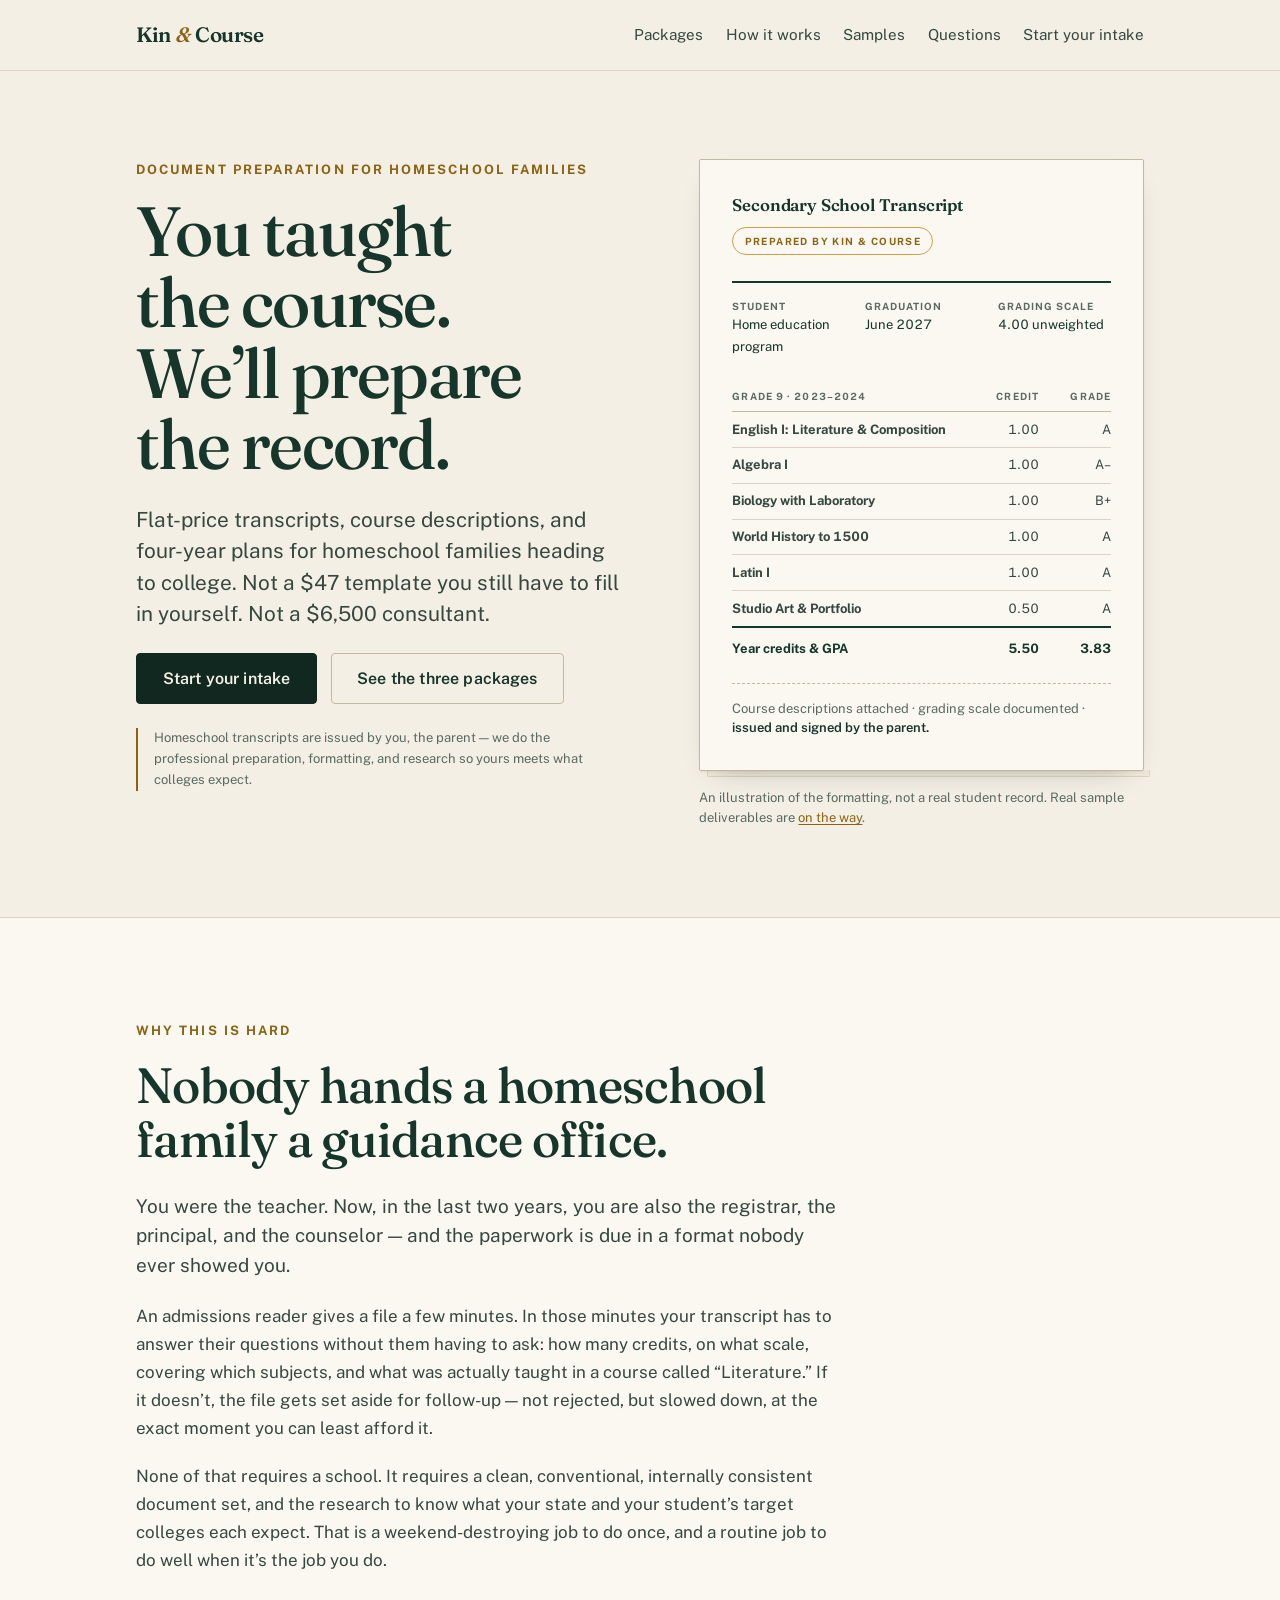
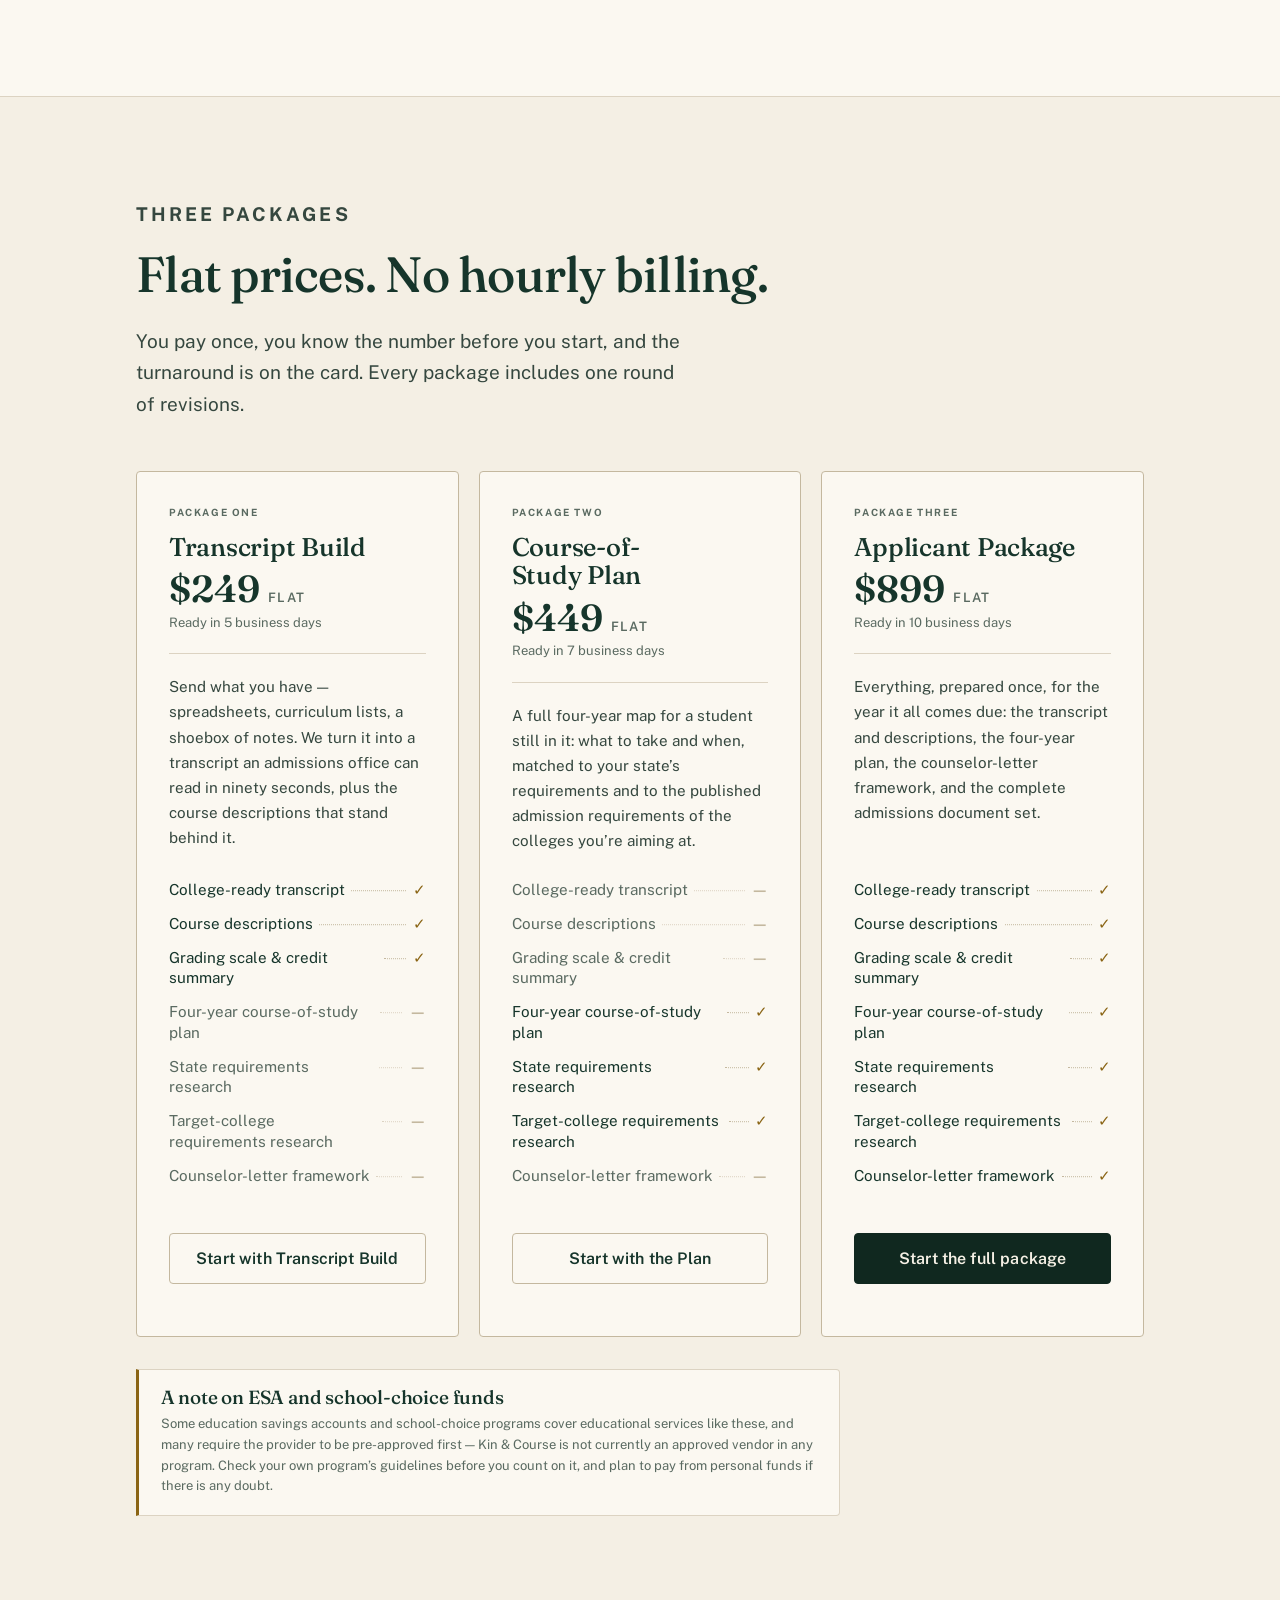
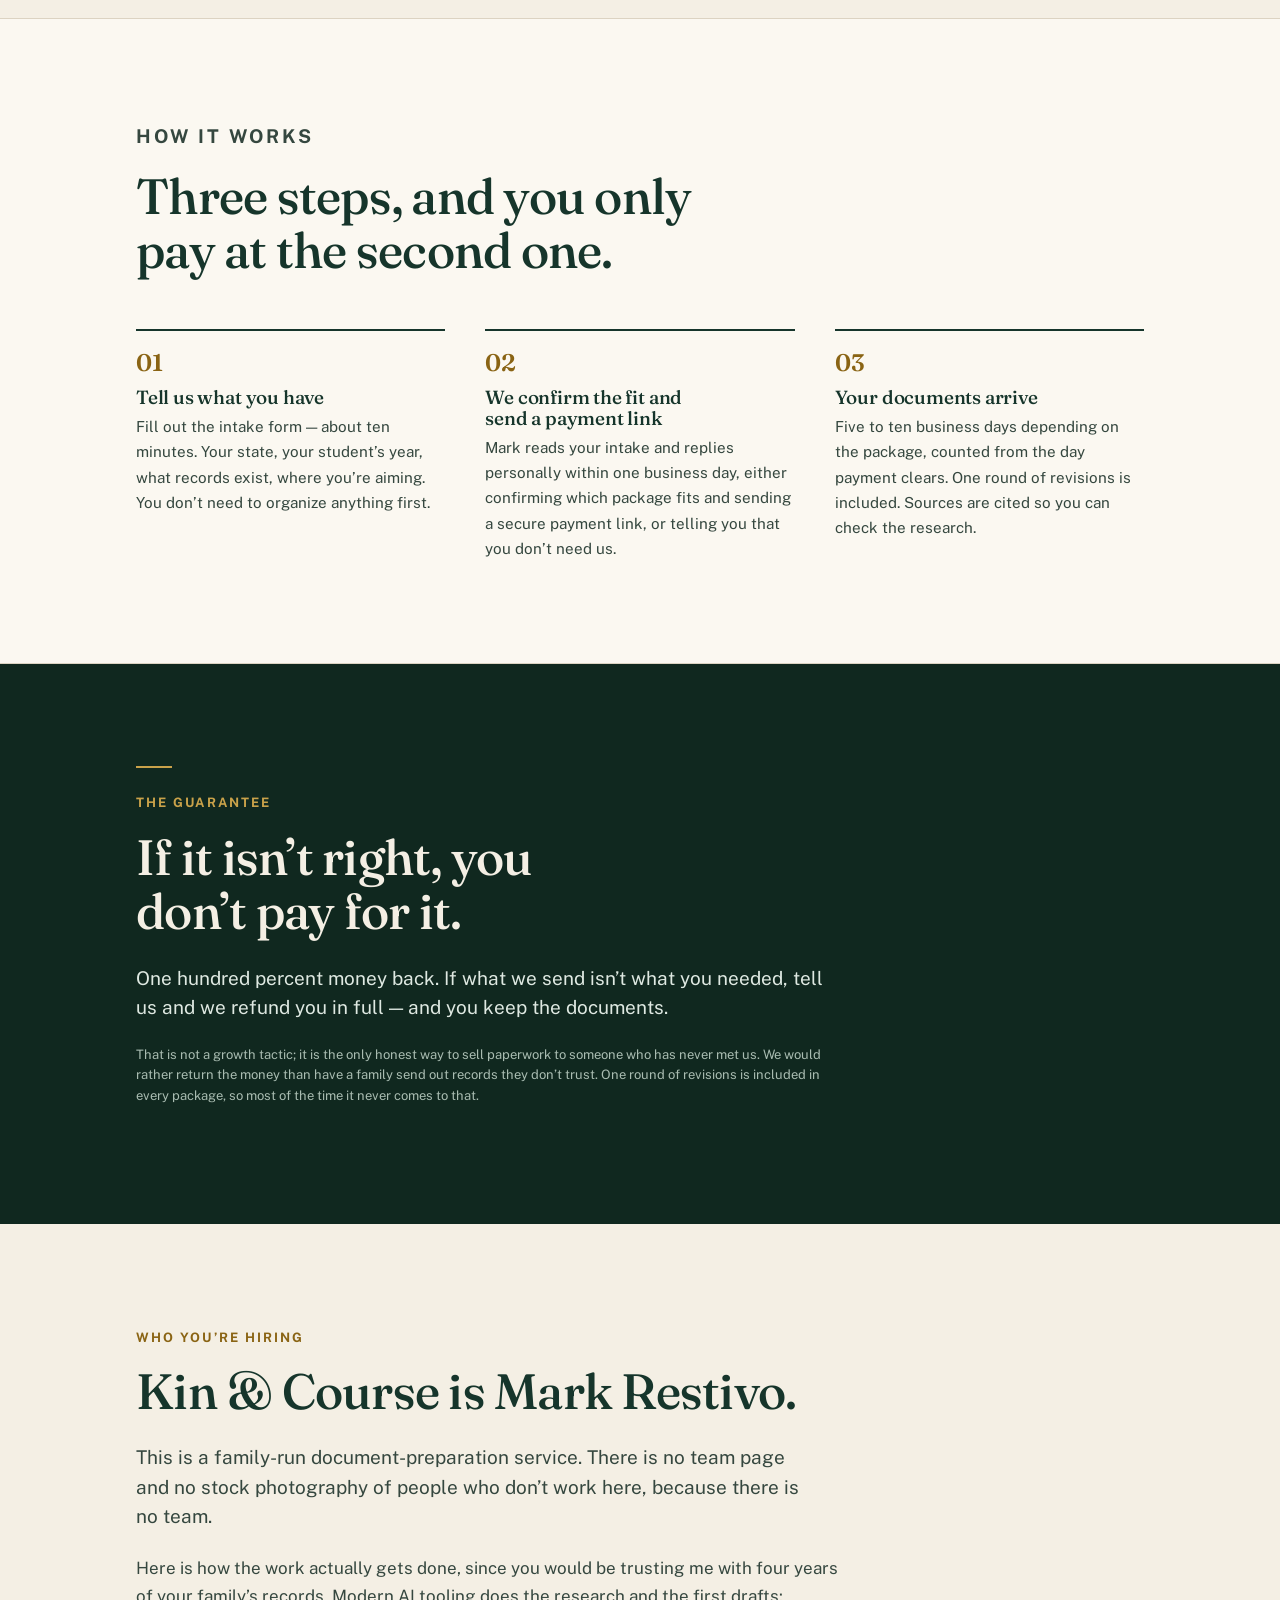
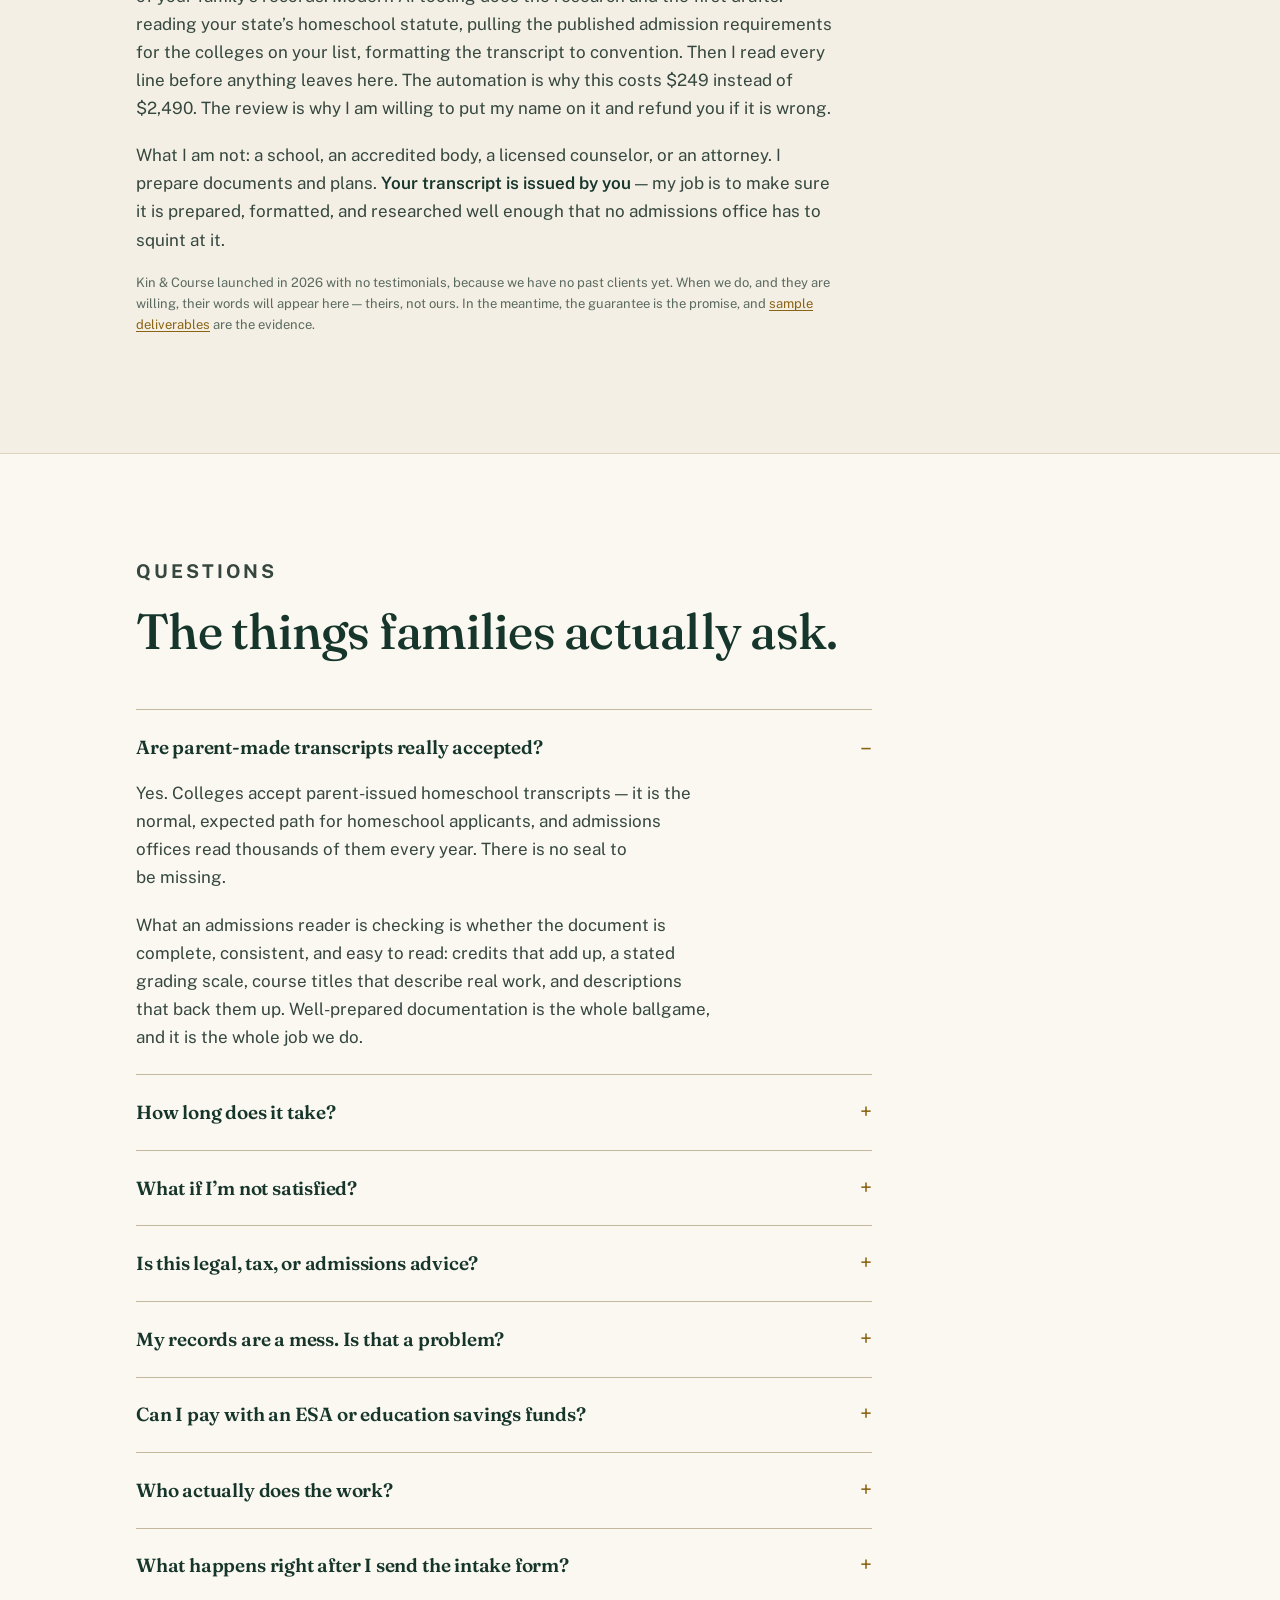
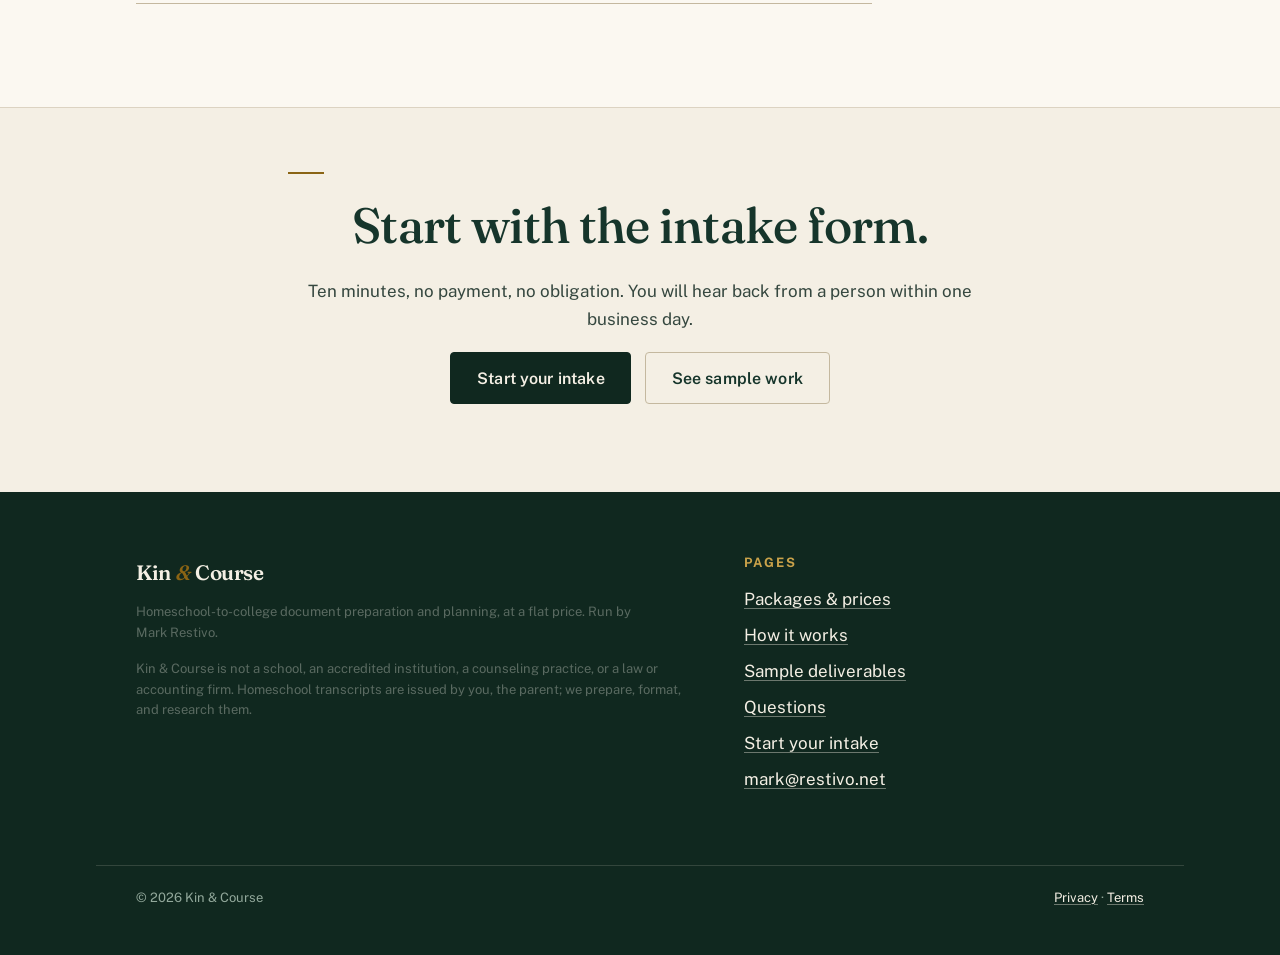
==== index.html @ 88720814 "Kin & Course site v1: packages, intake, samples, legal pages Co-Authored-By: Claude Fable 5 <noreply" ====
<!DOCTYPE html>
<html lang="en">
<head>
<meta charset="utf-8">
<meta name="viewport" content="width=device-width, initial-scale=1">
<title>Kin &amp; Course — homeschool transcripts and four-year plans, flat price</title>
<meta name="description" content="Flat-price transcripts, course descriptions, and four-year course-of-study plans for homeschool families applying to college. Prepared in 5 to 10 business days, with a full money-back guarantee.">
<link rel="canonical" href="https://kinandcourse.com/">
<meta property="og:type" content="website">
<meta property="og:url" content="https://kinandcourse.com/">
<meta property="og:title" content="Kin &amp; Course — homeschool transcripts and four-year plans">
<meta property="og:description" content="You taught the course. We'll prepare the record. Flat-price document preparation for homeschool families heading to college.">
<meta name="theme-color" content="#10281f">
<link rel="icon" href="data:image/svg+xml,%3Csvg xmlns='http://www.w3.org/2000/svg' viewBox='0 0 32 32'%3E%3Crect width='32' height='32' rx='5' fill='%2310281f'/%3E%3Cg fill='%23c9a24a'%3E%3Crect x='8' y='9' width='16' height='2.5'/%3E%3Crect x='8' y='15' width='16' height='2'/%3E%3Crect x='8' y='20' width='10' height='2'/%3E%3C/g%3E%3C/svg%3E">
<link rel="preconnect" href="https://fonts.googleapis.com">
<link rel="preconnect" href="https://fonts.gstatic.com" crossorigin>
<link href="https://fonts.googleapis.com/css2?family=Fraunces:opsz,wght@9..144,400..700&family=Public+Sans:wght@400;500;600;700&display=swap" rel="stylesheet">
<link rel="stylesheet" href="styles.css">
</head>
<body>

<a class="skip-link" href="#main">Skip to content</a>

<header class="masthead">
  <div class="shell masthead__inner">
    <a class="wordmark" href="index.html">Kin <span class="amp">&amp;</span> Course</a>
    <nav aria-label="Primary">
      <a href="#packages">Packages</a>
      <a href="#how">How it works</a>
      <a href="samples.html">Samples</a>
      <a href="#faq">Questions</a>
      <a href="intake.html">Start your intake</a>
    </nav>
  </div>
</header>

<main id="main">

  <!-- ============================================================ Hero -->
  <section class="hero">
    <div class="shell hero__grid">
      <div>
        <p class="eyebrow">Document preparation for homeschool families</p>
        <h1>You taught the course. We&#8217;ll prepare the record.</h1>
        <p class="hero__lede">Flat-price transcripts, course descriptions, and four-year plans for homeschool families heading to college. Not a $47 template you still have to fill in yourself. Not a $6,500 consultant.</p>
        <div class="btn-row">
          <a class="btn" href="intake.html">Start your intake</a>
          <a class="btn btn--ghost" href="#packages">See the three packages</a>
        </div>
        <p class="hero__note fineprint">Homeschool transcripts are issued by you, the parent &mdash; we do the professional preparation, formatting, and research so yours meets what colleges expect.</p>
      </div>

      <figure class="record">
        <div class="record__sheet">
          <header class="record__head">
            <p class="record__title">Secondary School Transcript</p>
            <p class="record__seal">Prepared by Kin &amp; Course</p>
          </header>

          <dl class="record__facts">
            <div>
              <dt>Student</dt>
              <dd>Home education program</dd>
            </div>
            <div>
              <dt>Graduation</dt>
              <dd>June 2027</dd>
            </div>
            <div>
              <dt>Grading scale</dt>
              <dd>4.00 unweighted</dd>
            </div>
          </dl>

          <div class="record__scroll">
            <table class="record__table">
              <caption class="sr-only">Illustration of transcript formatting: grade nine coursework with credits and grades.</caption>
              <thead>
                <tr>
                  <th scope="col">Grade 9 &#183; 2023&#8211;2024</th>
                  <th scope="col" class="num">Credit</th>
                  <th scope="col" class="num">Grade</th>
                </tr>
              </thead>
              <tbody>
                <tr><th scope="row">English I: Literature &amp; Composition</th><td class="num">1.00</td><td class="num">A</td></tr>
                <tr><th scope="row">Algebra I</th><td class="num">1.00</td><td class="num">A&#8211;</td></tr>
                <tr><th scope="row">Biology with Laboratory</th><td class="num">1.00</td><td class="num">B+</td></tr>
                <tr><th scope="row">World History to 1500</th><td class="num">1.00</td><td class="num">A</td></tr>
                <tr><th scope="row">Latin I</th><td class="num">1.00</td><td class="num">A</td></tr>
                <tr><th scope="row">Studio Art &amp; Portfolio</th><td class="num">0.50</td><td class="num">A</td></tr>
              </tbody>
              <tfoot>
                <tr>
                  <td>Year credits &amp; GPA</td>
                  <td class="num">5.50</td>
                  <td class="num">3.83</td>
                </tr>
              </tfoot>
            </table>
          </div>

          <p class="record__sign">Course descriptions attached &#183; grading scale documented &#183; <strong>issued and signed by the parent.</strong></p>
        </div>
        <figcaption>An illustration of the formatting, not a real student record. Real sample deliverables are <a href="samples.html">on the way</a>.</figcaption>
      </figure>
    </div>
  </section>

  <!-- ========================================================= Problem -->
  <section class="band band--tint">
    <div class="shell">
      <div class="prose--wide">
        <p class="eyebrow">Why this is hard</p>
        <h2>Nobody hands a homeschool family a guidance office.</h2>
        <p class="lede">You were the teacher. Now, in the last two years, you are also the registrar, the principal, and the counselor &mdash; and the paperwork is due in a format nobody ever showed you.</p>
        <p>An admissions reader gives a file a few minutes. In those minutes your transcript has to answer their questions without them having to ask: how many credits, on what scale, covering which subjects, and what was actually taught in a course called &#8220;Literature.&#8221; If it doesn&#8217;t, the file gets set aside for follow-up &mdash; not rejected, but slowed down, at the exact moment you can least afford it.</p>
        <p>None of that requires a school. It requires a clean, conventional, internally consistent document set, and the research to know what your state and your student&#8217;s target colleges each expect. That is a weekend-destroying job to do once, and a routine job to do well when it&#8217;s the job you do.</p>
      </div>
    </div>
  </section>

  <!-- ======================================================== Packages -->
  <section class="band" id="packages">
    <div class="shell">
      <div class="section-head">
        <p class="eyebrow">Three packages</p>
        <h2>Flat prices. No hourly billing.</h2>
        <p>You pay once, you know the number before you start, and the turnaround is on the card. Every package includes one round of revisions.</p>
      </div>

      <div class="cards">

        <article class="card">
          <p class="card__index">Package one</p>
          <h3>Transcript Build</h3>
          <p class="card__price">$249 <span>flat</span></p>
          <p class="card__turn">Ready in 5 business days</p>
          <p class="card__blurb">Send what you have &mdash; spreadsheets, curriculum lists, a shoebox of notes. We turn it into a transcript an admissions office can read in ninety seconds, plus the course descriptions that stand behind it.</p>
          <ul class="spec-list">
            <li class="spec"><span>College-ready transcript</span><span class="spec__dots" aria-hidden="true"></span><span class="spec__val" aria-hidden="true">&#10003;</span><span class="sr-only">Included</span></li>
            <li class="spec"><span>Course descriptions</span><span class="spec__dots" aria-hidden="true"></span><span class="spec__val" aria-hidden="true">&#10003;</span><span class="sr-only">Included</span></li>
            <li class="spec"><span>Grading scale &amp; credit summary</span><span class="spec__dots" aria-hidden="true"></span><span class="spec__val" aria-hidden="true">&#10003;</span><span class="sr-only">Included</span></li>
            <li class="spec spec--off"><span>Four-year course-of-study plan</span><span class="spec__dots" aria-hidden="true"></span><span class="spec__val" aria-hidden="true">&mdash;</span><span class="sr-only">Not included</span></li>
            <li class="spec spec--off"><span>State requirements research</span><span class="spec__dots" aria-hidden="true"></span><span class="spec__val" aria-hidden="true">&mdash;</span><span class="sr-only">Not included</span></li>
            <li class="spec spec--off"><span>Target-college requirements research</span><span class="spec__dots" aria-hidden="true"></span><span class="spec__val" aria-hidden="true">&mdash;</span><span class="sr-only">Not included</span></li>
            <li class="spec spec--off"><span>Counselor-letter framework</span><span class="spec__dots" aria-hidden="true"></span><span class="spec__val" aria-hidden="true">&mdash;</span><span class="sr-only">Not included</span></li>
          </ul>
          <p class="card__cta"><a class="btn btn--ghost" href="intake.html">Start with Transcript Build</a></p>
        </article>

        <article class="card">
          <p class="card__index">Package two</p>
          <h3>Course-of-Study Plan</h3>
          <p class="card__price">$449 <span>flat</span></p>
          <p class="card__turn">Ready in 7 business days</p>
          <p class="card__blurb">A full four-year map for a student still in it: what to take and when, matched to your state&#8217;s requirements and to the published admission requirements of the colleges you&#8217;re aiming at.</p>
          <ul class="spec-list">
            <li class="spec spec--off"><span>College-ready transcript</span><span class="spec__dots" aria-hidden="true"></span><span class="spec__val" aria-hidden="true">&mdash;</span><span class="sr-only">Not included</span></li>
            <li class="spec spec--off"><span>Course descriptions</span><span class="spec__dots" aria-hidden="true"></span><span class="spec__val" aria-hidden="true">&mdash;</span><span class="sr-only">Not included</span></li>
            <li class="spec spec--off"><span>Grading scale &amp; credit summary</span><span class="spec__dots" aria-hidden="true"></span><span class="spec__val" aria-hidden="true">&mdash;</span><span class="sr-only">Not included</span></li>
            <li class="spec"><span>Four-year course-of-study plan</span><span class="spec__dots" aria-hidden="true"></span><span class="spec__val" aria-hidden="true">&#10003;</span><span class="sr-only">Included</span></li>
            <li class="spec"><span>State requirements research</span><span class="spec__dots" aria-hidden="true"></span><span class="spec__val" aria-hidden="true">&#10003;</span><span class="sr-only">Included</span></li>
            <li class="spec"><span>Target-college requirements research</span><span class="spec__dots" aria-hidden="true"></span><span class="spec__val" aria-hidden="true">&#10003;</span><span class="sr-only">Included</span></li>
            <li class="spec spec--off"><span>Counselor-letter framework</span><span class="spec__dots" aria-hidden="true"></span><span class="spec__val" aria-hidden="true">&mdash;</span><span class="sr-only">Not included</span></li>
          </ul>
          <p class="card__cta"><a class="btn btn--ghost" href="intake.html">Start with the Plan</a></p>
        </article>

        <article class="card">
          <p class="card__index">Package three</p>
          <h3>Applicant Package</h3>
          <p class="card__price">$899 <span>flat</span></p>
          <p class="card__turn">Ready in 10 business days</p>
          <p class="card__blurb">Everything, prepared once, for the year it all comes due: the transcript and descriptions, the four-year plan, the counselor-letter framework, and the complete admissions document set.</p>
          <ul class="spec-list">
            <li class="spec"><span>College-ready transcript</span><span class="spec__dots" aria-hidden="true"></span><span class="spec__val" aria-hidden="true">&#10003;</span><span class="sr-only">Included</span></li>
            <li class="spec"><span>Course descriptions</span><span class="spec__dots" aria-hidden="true"></span><span class="spec__val" aria-hidden="true">&#10003;</span><span class="sr-only">Included</span></li>
            <li class="spec"><span>Grading scale &amp; credit summary</span><span class="spec__dots" aria-hidden="true"></span><span class="spec__val" aria-hidden="true">&#10003;</span><span class="sr-only">Included</span></li>
            <li class="spec"><span>Four-year course-of-study plan</span><span class="spec__dots" aria-hidden="true"></span><span class="spec__val" aria-hidden="true">&#10003;</span><span class="sr-only">Included</span></li>
            <li class="spec"><span>State requirements research</span><span class="spec__dots" aria-hidden="true"></span><span class="spec__val" aria-hidden="true">&#10003;</span><span class="sr-only">Included</span></li>
            <li class="spec"><span>Target-college requirements research</span><span class="spec__dots" aria-hidden="true"></span><span class="spec__val" aria-hidden="true">&#10003;</span><span class="sr-only">Included</span></li>
            <li class="spec"><span>Counselor-letter framework</span><span class="spec__dots" aria-hidden="true"></span><span class="spec__val" aria-hidden="true">&#10003;</span><span class="sr-only">Included</span></li>
          </ul>
          <p class="card__cta"><a class="btn" href="intake.html">Start the full package</a></p>
        </article>

      </div>

      <div class="note">
        <h3>A note on ESA and school-choice funds</h3>
        <p class="fineprint">Some education savings accounts and school-choice programs cover educational services like these, and many require the provider to be pre-approved first &mdash; Kin &amp; Course is not currently an approved vendor in any program. Check your own program&#8217;s guidelines before you count on it, and plan to pay from personal funds if there is any doubt.</p>
      </div>
    </div>
  </section>

  <!-- ==================================================== How it works -->
  <section class="band band--tint" id="how">
    <div class="shell">
      <div class="section-head">
        <p class="eyebrow">How it works</p>
        <h2>Three steps, and you only pay at the second one.</h2>
      </div>

      <ol class="steps">
        <li>
          <h3>Tell us what you have</h3>
          <p>Fill out the intake form &mdash; about ten minutes. Your state, your student&#8217;s year, what records exist, where you&#8217;re aiming. You don&#8217;t need to organize anything first.</p>
        </li>
        <li>
          <h3>We confirm the fit and send a payment link</h3>
          <p>Mark reads your intake and replies personally within one business day, either confirming which package fits and sending a secure payment link, or telling you that you don&#8217;t need us.</p>
        </li>
        <li>
          <h3>Your documents arrive</h3>
          <p>Five to ten business days depending on the package, counted from the day payment clears. One round of revisions is included. Sources are cited so you can check the research.</p>
        </li>
      </ol>
    </div>
  </section>

  <!-- ======================================================= Guarantee -->
  <section class="band band--deep">
    <div class="shell">
      <div class="prose--wide mark">
        <p class="eyebrow">The guarantee</p>
        <h2>If it isn&#8217;t right, you don&#8217;t pay for it.</h2>
        <p class="lede">One hundred percent money back. If what we send isn&#8217;t what you needed, tell us and we refund you in full &mdash; and you keep the documents.</p>
        <p class="fineprint">That is not a growth tactic; it is the only honest way to sell paperwork to someone who has never met us. We would rather return the money than have a family send out records they don&#8217;t trust. One round of revisions is included in every package, so most of the time it never comes to that.</p>
      </div>
    </div>
  </section>

  <!-- =========================================================== About -->
  <section class="band" id="about">
    <div class="shell">
      <div class="prose--wide">
        <p class="eyebrow">Who you&#8217;re hiring</p>
        <h2>Kin &amp; Course is Mark Restivo.</h2>
        <p class="lede">This is a family-run document-preparation service. There is no team page and no stock photography of people who don&#8217;t work here, because there is no team.</p>
        <p>Here is how the work actually gets done, since you would be trusting me with four years of your family&#8217;s records. Modern AI tooling does the research and the first drafts: reading your state&#8217;s homeschool statute, pulling the published admission requirements for the colleges on your list, formatting the transcript to convention. Then I read every line before anything leaves here. The automation is why this costs $249 instead of $2,490. The review is why I am willing to put my name on it and refund you if it is wrong.</p>
        <p>What I am not: a school, an accredited body, a licensed counselor, or an attorney. I prepare documents and plans. <strong>Your transcript is issued by you</strong> &mdash; my job is to make sure it is prepared, formatted, and researched well enough that no admissions office has to squint at it.</p>
        <p class="fineprint">Kin &amp; Course launched in 2026 with no testimonials, because we have no past clients yet. When we do, and they are willing, their words will appear here &mdash; theirs, not ours. In the meantime, the guarantee is the promise, and <a href="samples.html">sample deliverables</a> are the evidence.</p>
      </div>
    </div>
  </section>

  <!-- ============================================================= FAQ -->
  <section class="band band--tint" id="faq">
    <div class="shell">
      <div class="section-head">
        <p class="eyebrow">Questions</p>
        <h2>The things families actually ask.</h2>
      </div>

      <div class="faq">

        <details open>
          <summary>Are parent-made transcripts really accepted?</summary>
          <div class="faq__body">
            <p>Yes. Colleges accept parent-issued homeschool transcripts &mdash; it is the normal, expected path for homeschool applicants, and admissions offices read thousands of them every year. There is no seal to be missing.</p>
            <p>What an admissions reader is checking is whether the document is complete, consistent, and easy to read: credits that add up, a stated grading scale, course titles that describe real work, and descriptions that back them up. Well-prepared documentation is the whole ballgame, and it is the whole job we do.</p>
          </div>
        </details>

        <details>
          <summary>How long does it take?</summary>
          <div class="faq__body">
            <p>Transcript Build, 5 business days. Course-of-Study Plan, 7. Applicant Package, 10. The clock starts the day your payment clears and we have your records in hand, not the day you send the intake form.</p>
            <p>If your deadline is sooner than that, say so on the intake form. If we can&#8217;t do it well in your time frame, we will tell you rather than take the work.</p>
          </div>
        </details>

        <details>
          <summary>What if I&#8217;m not satisfied?</summary>
          <div class="faq__body">
            <p>You get your money back &mdash; all of it &mdash; and you keep the documents. Ask, and we refund; there is no window to miss and no form to argue with.</p>
            <p>Every package also includes one round of revisions, so if something is off, the first move is usually to fix it rather than to unwind it. Either way the choice is yours.</p>
          </div>
        </details>

        <details>
          <summary>Is this legal, tax, or admissions advice?</summary>
          <div class="faq__body">
            <p>No. We prepare documents and plans. We are not attorneys, accountants, licensed counselors, a school, or an accredited body, and nothing we send you is advice of that kind.</p>
            <p>Homeschool requirements are set by your state and they change. Please verify your state&#8217;s current requirements yourself &mdash; we cite our sources in every deliverable specifically so you can check the research instead of taking our word for it.</p>
          </div>
        </details>

        <details>
          <summary>My records are a mess. Is that a problem?</summary>
          <div class="faq__body">
            <p>No, and it is the normal starting point. Reading-list photos, a co-op syllabus, curriculum receipts, four years of memory, and a spreadsheet abandoned in 2023 &mdash; send whatever exists. Part of what you are buying is somebody else doing the reconstruction.</p>
            <p>Where there is a genuine gap, we ask you specific questions. We do not invent coursework, hours, or grades.</p>
          </div>
        </details>

        <details>
          <summary>Can I pay with an ESA or education savings funds?</summary>
          <div class="faq__body">
            <p>Possibly &mdash; it depends entirely on your program. Some education savings accounts and school-choice programs cover educational services like these, and many of them require the provider to be an approved vendor first. Kin &amp; Course is not currently approved in any program.</p>
            <p>Check your program&#8217;s guidelines before you count on it, and plan to pay from personal funds if there is any doubt.</p>
          </div>
        </details>

        <details>
          <summary>Who actually does the work?</summary>
          <div class="faq__body">
            <p>Mark Restivo, with modern automation doing the research and the first drafts. That combination is deliberate and it is why the price is what it is. Every deliverable is read line by line by a person before it is sent, and the name on the refund is a real one.</p>
          </div>
        </details>

        <details>
          <summary>What happens right after I send the intake form?</summary>
          <div class="faq__body">
            <p>Mark reads it and replies personally within one business day &mdash; confirming which package fits and sending a secure payment link, or telling you honestly that you don&#8217;t need us. No automated drip sequence, no sales call, no pressure to decide today.</p>
          </div>
        </details>

      </div>
    </div>
  </section>

  <!-- ============================================================= CTA -->
  <section class="band band--tight">
    <div class="shell">
      <div class="prose--wide centered mark">
        <h2>Start with the intake form.</h2>
        <p>Ten minutes, no payment, no obligation. You will hear back from a person within one business day.</p>
        <div class="btn-row">
          <a class="btn" href="intake.html">Start your intake</a>
          <a class="btn btn--ghost" href="samples.html">See sample work</a>
        </div>
      </div>
    </div>
  </section>

</main>

<footer class="footer">
  <div class="shell footer__inner">
    <div>
      <a class="wordmark" href="index.html">Kin <span class="amp">&amp;</span> Course</a>
      <p class="fineprint">Homeschool-to-college document preparation and planning, at a flat price. Run by Mark Restivo.</p>
      <p class="fineprint">Kin &amp; Course is not a school, an accredited institution, a counseling practice, or a law or accounting firm. Homeschool transcripts are issued by you, the parent; we prepare, format, and research them.</p>
    </div>
    <div>
      <h2>Pages</h2>
      <ul>
        <li><a href="index.html#packages">Packages &amp; prices</a></li>
        <li><a href="index.html#how">How it works</a></li>
        <li><a href="samples.html">Sample deliverables</a></li>
        <li><a href="index.html#faq">Questions</a></li>
        <li><a href="intake.html">Start your intake</a></li>
        <li><a href="mailto:mark@restivo.net">mark@restivo.net</a></li>
      </ul>
    </div>
  </div>
  <div class="shell footer__legal">
    <p>&#169; 2026 Kin &amp; Course</p>
    <p><a href="privacy.html">Privacy</a> &#183; <a href="terms.html">Terms</a></p>
  </div>
</footer>

</body>
</html>
---- styles.css ----
/* ==========================================================================
   Kin & Course — kinandcourse.com
   One stylesheet. No framework, no build step.

   Direction: a well-set record book. Warm paper, evergreen ink, brass rules.
   Display face: Fraunces (bookish, hand-set warmth).
   Body/UI face: Public Sans (humanist, the face of clear official forms).
   Signature device: course-catalog leader dots (.spec) carrying package scope.
   ========================================================================== */

/* --------------------------------------------------------------- 1. Tokens */

:root {
  /* Color */
  --paper:       #f4efe4;
  --paper-2:     #fbf8f1;
  --paper-3:     #efe8d9;
  --ink:         #16352b;
  --ink-body:    #35473f;
  --ink-soft:    #5a6a61;
  --brass:       #8a6414;
  --brass-soft:  #c9a24a;
  --rule:        #dcd3c2;
  --rule-strong: #c4b89f;
  --green-deep:  #10281f;

  /* Type */
  --display: "Fraunces", "Iowan Old Style", "Palatino Linotype", Palatino, Georgia, serif;
  --sans: "Public Sans", -apple-system, BlinkMacSystemFont, "Segoe UI", Roboto, Helvetica, Arial, sans-serif;

  --step--1: 0.8125rem;
  --step-0:  1.0625rem;
  --step-1:  1.1875rem;
  --step-2:  clamp(1.35rem, 1.2rem + 0.7vw, 1.6rem);
  --step-3:  clamp(1.75rem, 1.45rem + 1.4vw, 2.35rem);
  --step-4:  clamp(2.1rem, 1.6rem + 2.4vw, 3.1rem);
  --step-5:  clamp(2.6rem, 1.75rem + 3.9vw, 4.35rem);

  /* Space */
  --gutter: clamp(1.25rem, 4vw, 2.5rem);
  --section: clamp(3.75rem, 8vw, 7rem);
  --measure: 36rem;
  --shell: 68rem;

  --radius: 4px;
}

/* ------------------------------------------------------------- 2. Baseline */

*, *::before, *::after { box-sizing: border-box; }

html { -webkit-text-size-adjust: 100%; scroll-behavior: smooth; }

body {
  margin: 0;
  background: var(--paper);
  color: var(--ink-body);
  font-family: var(--sans);
  font-size: var(--step-0);
  line-height: 1.65;
  font-synthesis-weight: none;
  -webkit-font-smoothing: antialiased;
}

h1, h2, h3, h4 {
  font-family: var(--display);
  font-optical-sizing: auto;
  color: var(--ink);
  font-weight: 500;
  line-height: 1.1;
  letter-spacing: -0.015em;
  margin: 0 0 0.5em;
  text-wrap: balance;
}

h1 { font-size: var(--step-5); line-height: 1.02; letter-spacing: -0.025em; }
h2 { font-size: var(--step-4); }
h3 { font-size: var(--step-2); letter-spacing: -0.01em; }
h4 { font-size: var(--step-1); font-weight: 600; letter-spacing: 0; }

p, ul, ol, dl { margin: 0 0 1.15em; }
p { text-wrap: pretty; }
li { margin-bottom: 0.4em; }

a { color: var(--brass); text-underline-offset: 0.18em; text-decoration-thickness: 1px; }
a:hover { color: var(--ink); }

strong { font-weight: 600; color: var(--ink); }

img, svg { max-width: 100%; height: auto; }

hr {
  border: 0;
  border-top: 1px solid var(--rule);
  margin: 2.5rem 0;
}

:focus-visible {
  outline: 2px solid var(--brass);
  outline-offset: 3px;
  border-radius: 2px;
}

::selection { background: var(--brass-soft); color: var(--green-deep); }

/* --------------------------------------------------------------- 3. Layout */

.shell {
  width: 100%;
  max-width: var(--shell);
  margin-inline: auto;
  padding-inline: var(--gutter);
}

.shell--narrow { max-width: 46rem; }

.band { padding-block: var(--section); }
.band--tint { background: var(--paper-2); border-block: 1px solid var(--rule); }
.band--deep { background: var(--green-deep); color: var(--paper); }
.band--deep h2, .band--deep h3 { color: var(--paper); }
.band--tight { padding-block: clamp(2.5rem, 5vw, 4rem); }

.prose { max-width: var(--measure); }
.prose--wide { max-width: 44rem; }

.sr-only {
  position: absolute;
  width: 1px; height: 1px;
  padding: 0; margin: -1px;
  overflow: hidden;
  clip-path: inset(50%);
  white-space: nowrap;
}

.skip-link {
  position: absolute;
  left: 0.5rem; top: -4rem;
  z-index: 20;
  background: var(--green-deep);
  color: var(--paper);
  padding: 0.6rem 1rem;
  border-radius: var(--radius);
  text-decoration: none;
  transition: top 0.15s ease;
}
.skip-link:focus { top: 0.5rem; color: var(--paper); }

/* --------------------------------------------- 4. Eyebrows, rules, letters */

.eyebrow {
  font-family: var(--sans);
  font-size: var(--step--1);
  font-weight: 700;
  letter-spacing: 0.16em;
  text-transform: uppercase;
  color: var(--brass);
  margin: 0 0 1rem;
}
.band--deep .eyebrow { color: var(--brass-soft); }

.section-head { margin-bottom: clamp(2rem, 4vw, 3.25rem); }
.section-head p { max-width: var(--measure); font-size: var(--step-1); color: var(--ink-body); }

.lede {
  font-size: var(--step-1);
  line-height: 1.55;
  color: var(--ink-body);
}

.fineprint {
  font-size: var(--step--1);
  line-height: 1.6;
  color: var(--ink-soft);
}
.band--deep .fineprint { color: #a9bcb1; }
.band--deep .lede { color: #dfe9e2; }

/* The recurring rule motif: a short brass mark above a block. */
.mark::before {
  content: "";
  display: block;
  width: 2.25rem;
  height: 2px;
  background: var(--brass);
  margin-bottom: 1.5rem;
}
.band--deep .mark::before { background: var(--brass-soft); }

/* --------------------------------------------------------------- 5. Header */

.masthead {
  border-bottom: 1px solid var(--rule);
  background: var(--paper);
}

.masthead__inner {
  display: flex;
  flex-wrap: wrap;
  align-items: center;
  gap: 0.75rem 1.75rem;
  padding-block: 1.1rem;
}

.wordmark {
  font-family: var(--display);
  font-size: 1.3rem;
  font-weight: 600;
  letter-spacing: -0.02em;
  color: var(--ink);
  text-decoration: none;
  margin-right: auto;
  white-space: nowrap;
}
.wordmark:hover { color: var(--brass); }
.wordmark .amp { color: var(--brass); font-style: italic; padding-inline: 0.06em; }

.masthead nav {
  display: flex;
  flex-wrap: wrap;
  align-items: center;
  gap: 0.5rem 1.4rem;
  font-size: 0.95rem;
}
.masthead nav a {
  color: var(--ink-body);
  text-decoration: none;
  padding-block: 0.2rem;
  border-bottom: 1px solid transparent;
}
.masthead nav a:hover { color: var(--ink); border-bottom-color: var(--brass); }

/* ---------------------------------------------------------------- 6. Buttons */

.btn {
  display: inline-block;
  font-family: var(--sans);
  font-size: 1rem;
  font-weight: 600;
  line-height: 1.2;
  letter-spacing: 0.01em;
  padding: 0.95rem 1.6rem;
  border: 1px solid var(--green-deep);
  border-radius: var(--radius);
  background: var(--green-deep);
  color: var(--paper);
  text-decoration: none;
  cursor: pointer;
  transition: background-color 0.15s ease, color 0.15s ease, transform 0.15s ease;
}
.btn:hover { background: var(--ink); color: var(--paper); transform: translateY(-1px); }
.btn:active { transform: none; }

.btn--ghost {
  background: transparent;
  color: var(--ink);
  border-color: var(--rule-strong);
}
.btn--ghost:hover { background: var(--paper-3); color: var(--ink); border-color: var(--ink); }

.btn--light {
  background: var(--paper);
  color: var(--green-deep);
  border-color: var(--paper);
}
.btn--light:hover { background: var(--brass-soft); color: var(--green-deep); }

.btn-row {
  display: flex;
  flex-wrap: wrap;
  gap: 0.85rem;
  align-items: center;
  margin-bottom: 1.5rem;
}

/* ------------------------------------------------------------------ 7. Hero */

.hero { padding-block: clamp(3rem, 7vw, 5.5rem) clamp(3.5rem, 7vw, 6rem); }

.hero__grid {
  display: grid;
  gap: clamp(2.5rem, 5vw, 4rem);
  align-items: start;
}

/* Grid items default to min-width:auto, so a wide child (the transcript
   table's min-width) would push the track past the viewport instead of
   scrolling inside .record__scroll. Let the tracks shrink. */
.hero__grid > * { min-width: 0; }

@media (min-width: 60rem) {
  .hero__grid { grid-template-columns: minmax(0, 1.05fr) minmax(0, 0.95fr); gap: 4.5rem; }
}

.hero h1 { margin-bottom: 0.35em; }
.hero__lede { font-size: clamp(1.1rem, 1rem + 0.5vw, 1.3rem); line-height: 1.5; max-width: 32rem; }

.hero__note {
  border-left: 2px solid var(--brass);
  padding-left: 1rem;
  margin: 0;
  max-width: 32rem;
}

/* ------------------------------------------- 8. Signature: the record sheet */

.record { margin: 0; }

.record__sheet {
  position: relative;
  background: var(--paper-2);
  border: 1px solid var(--rule-strong);
  border-radius: 2px;
  padding: clamp(1.25rem, 3vw, 2rem);
  box-shadow: 0 1px 2px rgba(22, 53, 43, 0.06), 0 12px 28px -18px rgba(22, 53, 43, 0.4);
}

/* Suggestion of further sheets beneath — the stack of paperwork. */
.record__sheet::after {
  content: "";
  position: absolute;
  inset: auto -7px -7px 7px;
  height: 7px;
  border: 1px solid var(--rule);
  border-top: 0;
  border-radius: 0 0 2px 2px;
  background: var(--paper-3);
  z-index: -1;
}

.record__head {
  display: flex;
  flex-wrap: wrap;
  justify-content: space-between;
  align-items: flex-start;
  gap: 0.5rem 1rem;
  padding-bottom: 0.9rem;
  border-bottom: 2px solid var(--ink);
}

.record__title {
  font-family: var(--display);
  font-size: 1.05rem;
  font-weight: 600;
  color: var(--ink);
  margin: 0;
  letter-spacing: -0.01em;
}

.record__seal {
  font-family: var(--sans);
  font-size: 0.625rem;
  font-weight: 700;
  letter-spacing: 0.14em;
  text-transform: uppercase;
  color: var(--brass);
  border: 1px solid var(--brass-soft);
  border-radius: 999px;
  padding: 0.3rem 0.7rem;
  white-space: nowrap;
}

.record__facts {
  display: grid;
  grid-template-columns: repeat(auto-fit, minmax(7rem, 1fr));
  gap: 0.35rem 1.25rem;
  margin: 0.9rem 0 1.15rem;
  font-size: var(--step--1);
}
.record__facts dt {
  font-weight: 700;
  letter-spacing: 0.1em;
  text-transform: uppercase;
  font-size: 0.625rem;
  color: var(--ink-soft);
}
.record__facts dd {
  margin: 0 0 0.35rem;
  color: var(--ink);
  font-variant-numeric: tabular-nums;
}

.record__scroll { overflow-x: auto; }

.record__table {
  width: 100%;
  min-width: 18rem; /* fits a 375px screen without hiding a column */
  border-collapse: collapse;
  font-size: var(--step--1);
  font-variant-numeric: tabular-nums;
}
.record__table th,
.record__table td {
  text-align: left;
  padding: 0.42rem 0.5rem 0.42rem 0;
  border-bottom: 1px solid var(--rule);
}
.record__table thead th {
  font-size: 0.625rem;
  font-weight: 700;
  letter-spacing: 0.11em;
  text-transform: uppercase;
  color: var(--ink-soft);
  border-bottom-color: var(--rule-strong);
}
.record__table td { color: var(--ink-body); }
.record__table .num { text-align: right; padding-right: 0; width: 4.5rem; }
.record__table tbody tr:last-child td { border-bottom: 0; }

.record__table tfoot td {
  border-top: 2px solid var(--ink);
  border-bottom: 0;
  padding-top: 0.6rem;
  font-weight: 700;
  color: var(--ink);
}

.record__sign {
  margin: 1.1rem 0 0;
  padding-top: 0.9rem;
  border-top: 1px dashed var(--rule-strong);
  font-size: var(--step--1);
  color: var(--ink-soft);
  line-height: 1.5;
}
.record__sign strong { color: var(--ink); }

.record figcaption {
  margin-top: 1.1rem;
  font-size: var(--step--1);
  color: var(--ink-soft);
  line-height: 1.5;
}

/* ------------------------------------- 9. Leader-dot spec list (the device) */

.spec-list {
  list-style: none;
  margin: 0 0 1.5rem;
  padding: 0;
}

.spec {
  display: flex;
  align-items: baseline;
  gap: 0.4rem;
  margin: 0;
  padding: 0.42rem 0;
  font-size: 0.95rem;
  line-height: 1.35;
  color: var(--ink);
}

.spec__dots {
  flex: 1 1 1.5rem;
  min-width: 1.25rem;
  border-bottom: 1px dotted var(--rule-strong);
  transform: translateY(-0.25em);
}

.spec__val {
  flex: none;
  color: var(--brass);
  font-weight: 700;
}

.spec--off { color: var(--ink-soft); }
.spec--off .spec__val { color: var(--rule-strong); }
.spec--off .spec__dots { border-bottom-color: var(--rule); }

/* -------------------------------------------------------------- 10. Cards */

.cards {
  display: grid;
  gap: 1.5rem;
}

@media (min-width: 52rem) {
  .cards { grid-template-columns: repeat(3, 1fr); gap: 1.25rem; }
}

.card {
  display: flex;
  flex-direction: column;
  background: var(--paper-2);
  border: 1px solid var(--rule-strong);
  border-radius: var(--radius);
  padding: clamp(1.5rem, 3vw, 2rem);
}

.card__index {
  font-size: 0.625rem;
  font-weight: 700;
  letter-spacing: 0.16em;
  text-transform: uppercase;
  color: var(--ink-soft);
  margin: 0 0 0.75rem;
}

.card h3 { margin-bottom: 0.6rem; }

.card__price {
  font-family: var(--display);
  font-size: var(--step-3);
  font-weight: 600;
  color: var(--ink);
  line-height: 1;
  font-variant-numeric: tabular-nums;
  display: flex;
  align-items: baseline;
  gap: 0.5rem;
  margin: 0 0 0.25rem;
}
.card__price span {
  font-family: var(--sans);
  font-size: var(--step--1);
  font-weight: 600;
  letter-spacing: 0.1em;
  text-transform: uppercase;
  color: var(--ink-soft);
}

.card__turn {
  font-size: var(--step--1);
  color: var(--ink-soft);
  margin: 0 0 1.25rem;
  padding-bottom: 1.25rem;
  border-bottom: 1px solid var(--rule);
}

.card__blurb { font-size: 0.95rem; margin-bottom: 1.25rem; }

.card .spec-list { margin-top: auto; }

.card__cta { margin-top: 1rem; }
.card__cta .btn { display: block; text-align: center; }

/* ------------------------------------------------------------- 11. Steps */

.steps {
  list-style: none;
  counter-reset: step;
  margin: 0;
  padding: 0;
  display: grid;
  gap: 2rem;
}

@media (min-width: 52rem) {
  .steps { grid-template-columns: repeat(3, 1fr); gap: 2.5rem; }
}

.steps li {
  counter-increment: step;
  margin: 0;
  padding-top: 1.25rem;
  border-top: 2px solid var(--ink);
}
.steps li::before {
  content: counter(step, decimal-leading-zero);
  display: block;
  font-family: var(--display);
  font-size: 1.5rem;
  font-weight: 600;
  color: var(--brass);
  line-height: 1;
  margin-bottom: 0.75rem;
}
.steps h3 { font-size: var(--step-1); margin-bottom: 0.4rem; }
.steps p { font-size: 0.95rem; margin: 0; }

/* -------------------------------------------------------------- 12. Notes */

.note {
  background: var(--paper-2);
  border: 1px solid var(--rule);
  border-left: 3px solid var(--brass);
  border-radius: 0 var(--radius) var(--radius) 0;
  padding: 1.1rem 1.35rem;
  margin: 2rem 0 0;
  max-width: 44rem;
}
.note p:last-child { margin-bottom: 0; }
.note h3 { font-size: var(--step-1); margin-bottom: 0.35rem; }

/* ---------------------------------------------------------------- 13. FAQ */

.faq { max-width: 46rem; }

.faq details {
  border-top: 1px solid var(--rule-strong);
  padding: 0.35rem 0;
}
.faq details:last-of-type { border-bottom: 1px solid var(--rule-strong); }

.faq summary {
  cursor: pointer;
  list-style: none;
  display: flex;
  align-items: baseline;
  gap: 1rem;
  padding: 1rem 0;
  font-family: var(--display);
  font-size: var(--step-1);
  font-weight: 600;
  color: var(--ink);
  letter-spacing: -0.01em;
}
.faq summary::-webkit-details-marker { display: none; }

.faq summary::after {
  content: "+";
  margin-left: auto;
  flex: none;
  font-family: var(--sans);
  font-size: 1.35rem;
  font-weight: 400;
  line-height: 1;
  color: var(--brass);
}
.faq details[open] summary::after { content: "\2013"; }

.faq summary:hover { color: var(--brass); }

.faq .faq__body {
  padding-bottom: 1.1rem;
  max-width: var(--measure);
}
.faq .faq__body p:last-child { margin-bottom: 0; }

/* --------------------------------------------------------------- 14. Forms */

.form { max-width: 40rem; }

.field { margin-bottom: 1.6rem; }

.field > label,
.field > .field__legend {
  display: block;
  font-weight: 600;
  font-size: 0.95rem;
  color: var(--ink);
  margin-bottom: 0.4rem;
}

.field__hint {
  display: block;
  font-weight: 400;
  font-size: var(--step--1);
  color: var(--ink-soft);
  margin: -0.15rem 0 0.5rem;
  line-height: 1.5;
}

.req { color: var(--brass); font-weight: 700; }

input[type="text"],
input[type="email"],
input[type="number"],
select,
textarea {
  width: 100%;
  font-family: var(--sans);
  font-size: 1rem;
  line-height: 1.5;
  color: var(--ink);
  background: var(--paper-2);
  border: 1px solid var(--rule-strong);
  border-radius: var(--radius);
  padding: 0.7rem 0.85rem;
  transition: border-color 0.15s ease, box-shadow 0.15s ease;
}

textarea { min-height: 8rem; resize: vertical; }

select {
  appearance: none;
  background-image: linear-gradient(45deg, transparent 50%, var(--ink-soft) 50%),
                    linear-gradient(135deg, var(--ink-soft) 50%, transparent 50%);
  background-position: right 1.05rem center, right 0.75rem center;
  background-size: 6px 6px, 6px 6px;
  background-repeat: no-repeat;
  padding-right: 2.25rem;
}

input:hover, select:hover, textarea:hover { border-color: var(--ink-soft); }

input:focus, select:focus, textarea:focus {
  border-color: var(--brass);
  box-shadow: 0 0 0 3px rgba(201, 162, 74, 0.28);
  outline: none;
}

fieldset {
  border: 0;
  padding: 0;
  margin: 0 0 1.6rem;
}
legend { padding: 0; }

.form__group {
  display: grid;
  gap: 0 1.25rem;
}
@media (min-width: 40rem) {
  .form__group { grid-template-columns: 1fr 1fr; }
}

.form__actions {
  border-top: 1px solid var(--rule-strong);
  padding-top: 1.75rem;
  margin-top: 2.25rem;
}

/* Honeypot — hidden from people, visible to bots. */
.hp {
  position: absolute;
  left: -9999px;
  width: 1px;
  height: 1px;
  overflow: hidden;
}

/* --------------------------------------------------------------- 15. Footer */

.footer { background: var(--green-deep); color: #c2d2c8; }
.footer a { color: var(--paper); text-decoration-color: rgba(244, 239, 228, 0.4); }
.footer a:hover { color: var(--brass-soft); }

.footer__inner {
  padding-block: clamp(2.75rem, 6vw, 4rem);
  display: grid;
  gap: 2rem;
}
@media (min-width: 48rem) {
  .footer__inner { grid-template-columns: minmax(0, 1.4fr) minmax(0, 1fr); gap: 3rem; }
}

.footer .wordmark { color: var(--paper); margin: 0 0 0.75rem; display: inline-block; }
.footer .wordmark:hover { color: var(--brass-soft); }

.footer h2 {
  font-family: var(--sans);
  font-size: var(--step--1);
  font-weight: 700;
  letter-spacing: 0.16em;
  text-transform: uppercase;
  color: var(--brass-soft);
  margin-bottom: 0.9rem;
}

.footer ul { list-style: none; margin: 0; padding: 0; }
.footer li { margin-bottom: 0.5rem; }

.footer__legal {
  border-top: 1px solid rgba(244, 239, 228, 0.15);
  padding-block: 1.35rem 2rem;
  font-size: var(--step--1);
  line-height: 1.6;
  color: #92a89b;
  display: flex;
  flex-wrap: wrap;
  gap: 0.5rem 1.5rem;
  justify-content: space-between;
}

/* --------------------------------------------------------- 16. Page pieces */

.page-head {
  padding-block: clamp(2.75rem, 6vw, 4.5rem) clamp(1.75rem, 4vw, 2.75rem);
  border-bottom: 1px solid var(--rule);
}
.page-head h1 { font-size: var(--step-4); }
.page-head p { max-width: var(--measure); margin-bottom: 0; }

.doc { max-width: 42rem; padding-block: var(--section); }
.doc h2 { font-size: var(--step-2); margin-top: 2.5rem; }
.doc h2:first-of-type { margin-top: 0; }
.doc ul { padding-left: 1.15rem; }

.stack-cta {
  display: flex;
  flex-wrap: wrap;
  gap: 0.85rem;
  align-items: center;
}

.u-flush { margin: 0; }
.u-gap-top { margin-top: 2.5rem; }

.centered { text-align: center; margin-inline: auto; }
.centered .btn-row { justify-content: center; }
.centered .mark::before { margin-inline: auto; }

/* ------------------------------------------------------------- 17. Motion */

@media (prefers-reduced-motion: no-preference) {
  .hero__grid > * {
    animation: rise 0.6s cubic-bezier(0.22, 1, 0.36, 1) both;
  }
  .hero__grid > *:nth-child(2) { animation-delay: 0.12s; }
}

@keyframes rise {
  from { opacity: 0; transform: translateY(12px); }
  to   { opacity: 1; transform: none; }
}

@media (prefers-reduced-motion: reduce) {
  html { scroll-behavior: auto; }
  *, *::before, *::after {
    animation-duration: 0.01ms !important;
    animation-iteration-count: 1 !important;
    transition-duration: 0.01ms !important;
  }
}

/* --------------------------------------------------------------- 18. Print */

@media print {
  .masthead nav, .btn, .skip-link { display: none; }
  body { background: #fff; color: #000; }
  .band--deep, .footer { background: #fff; color: #000; }
}
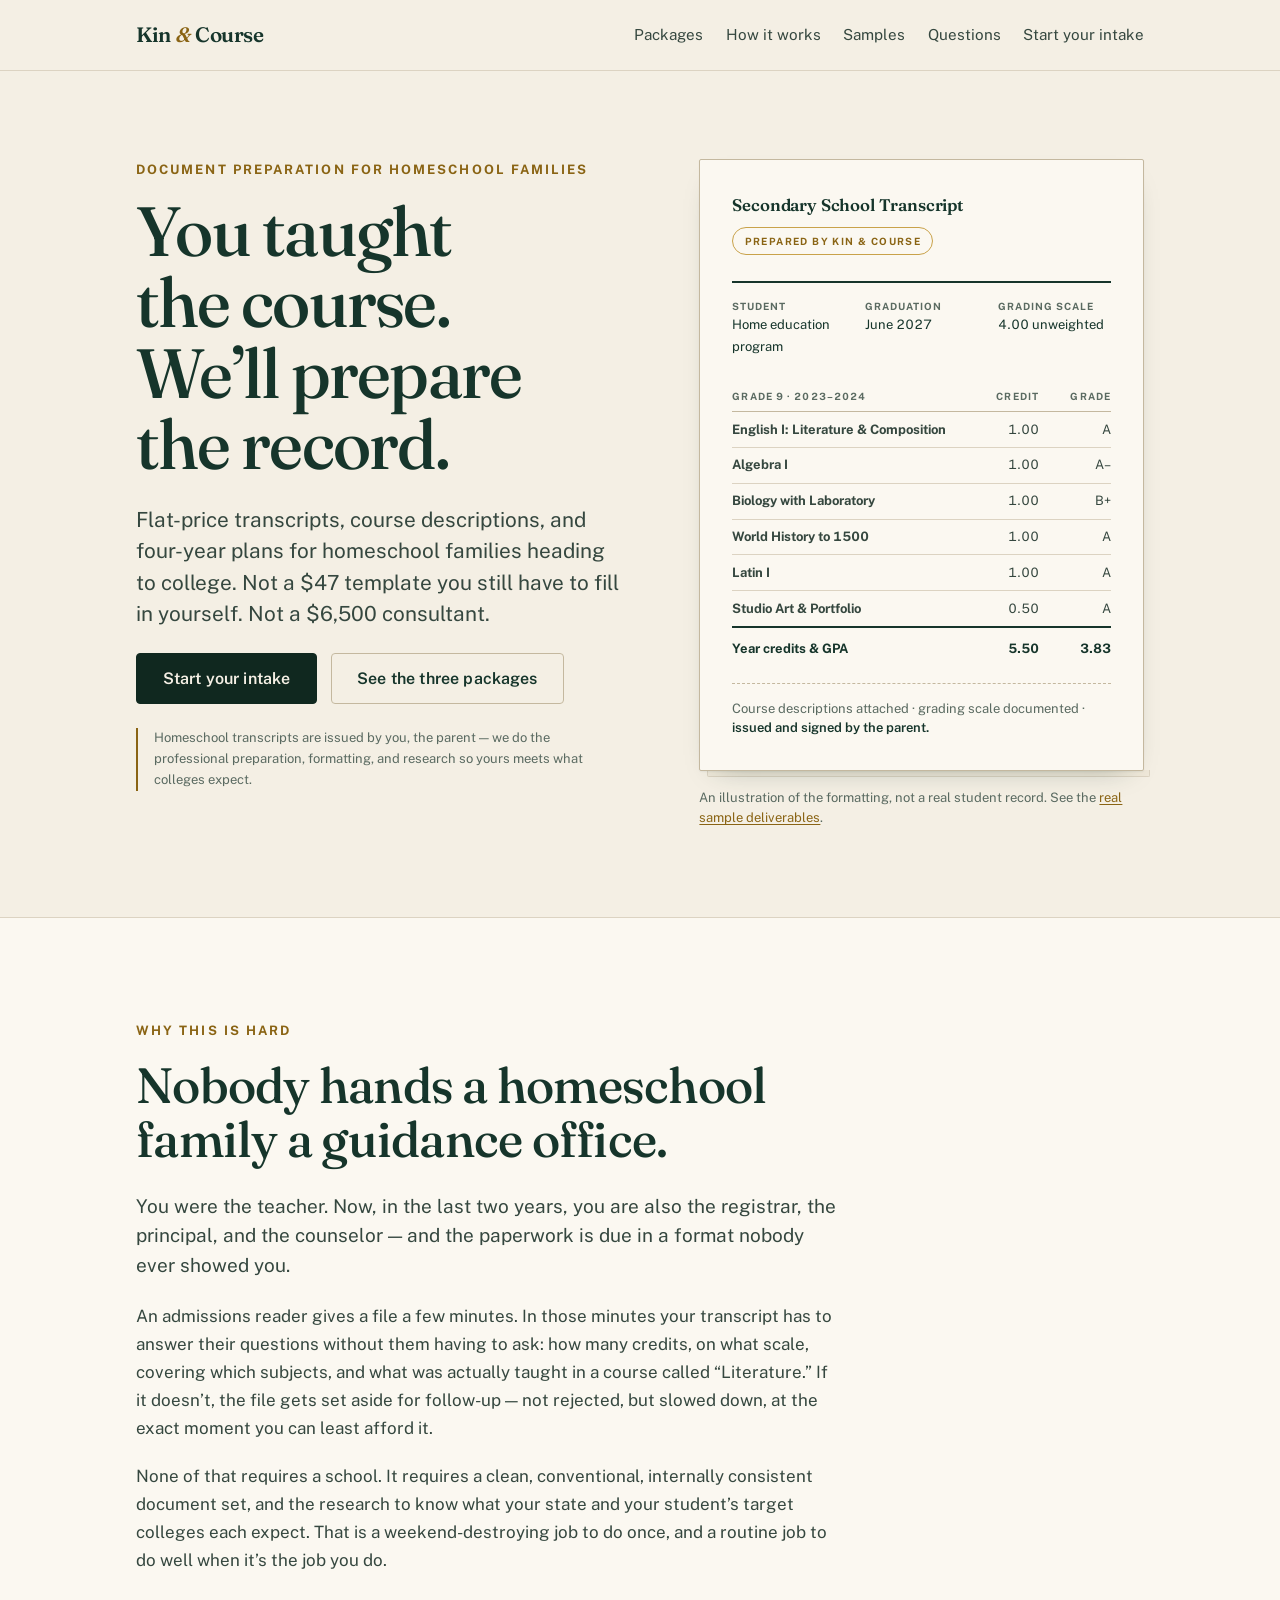
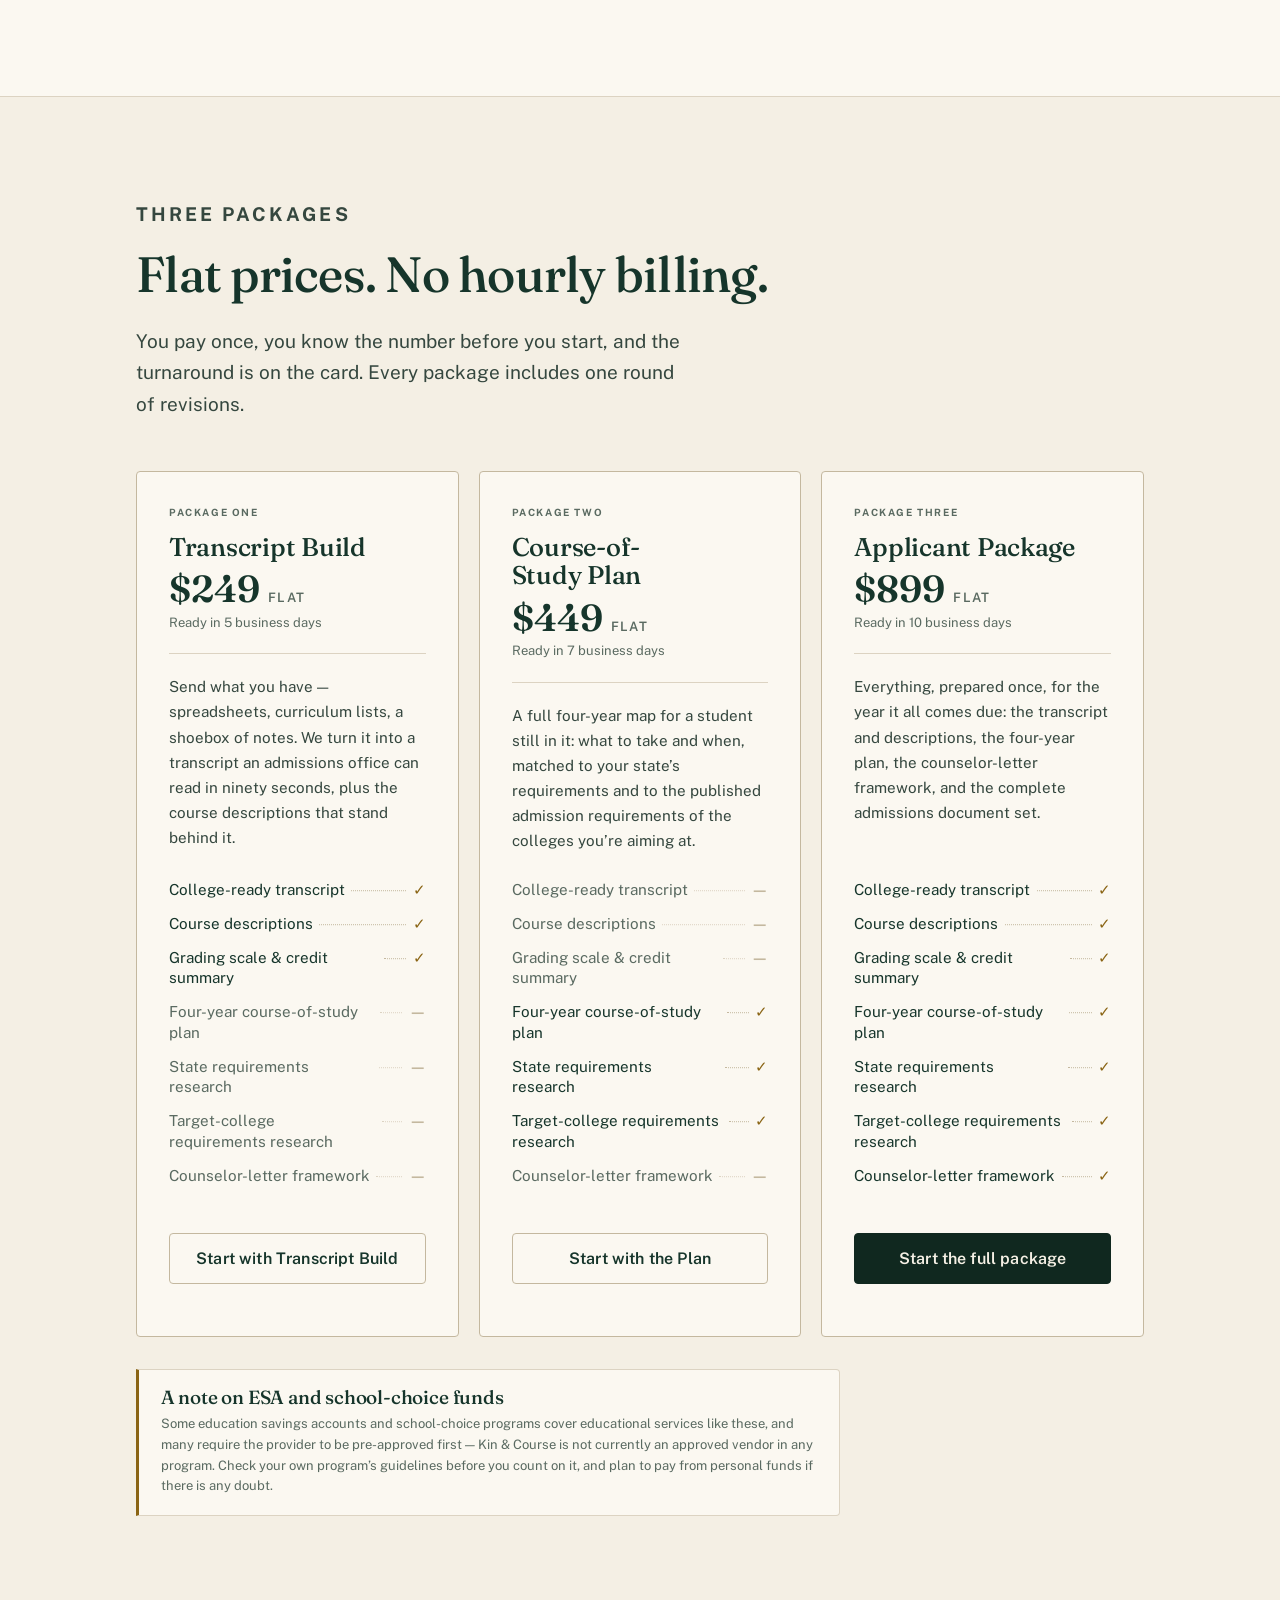
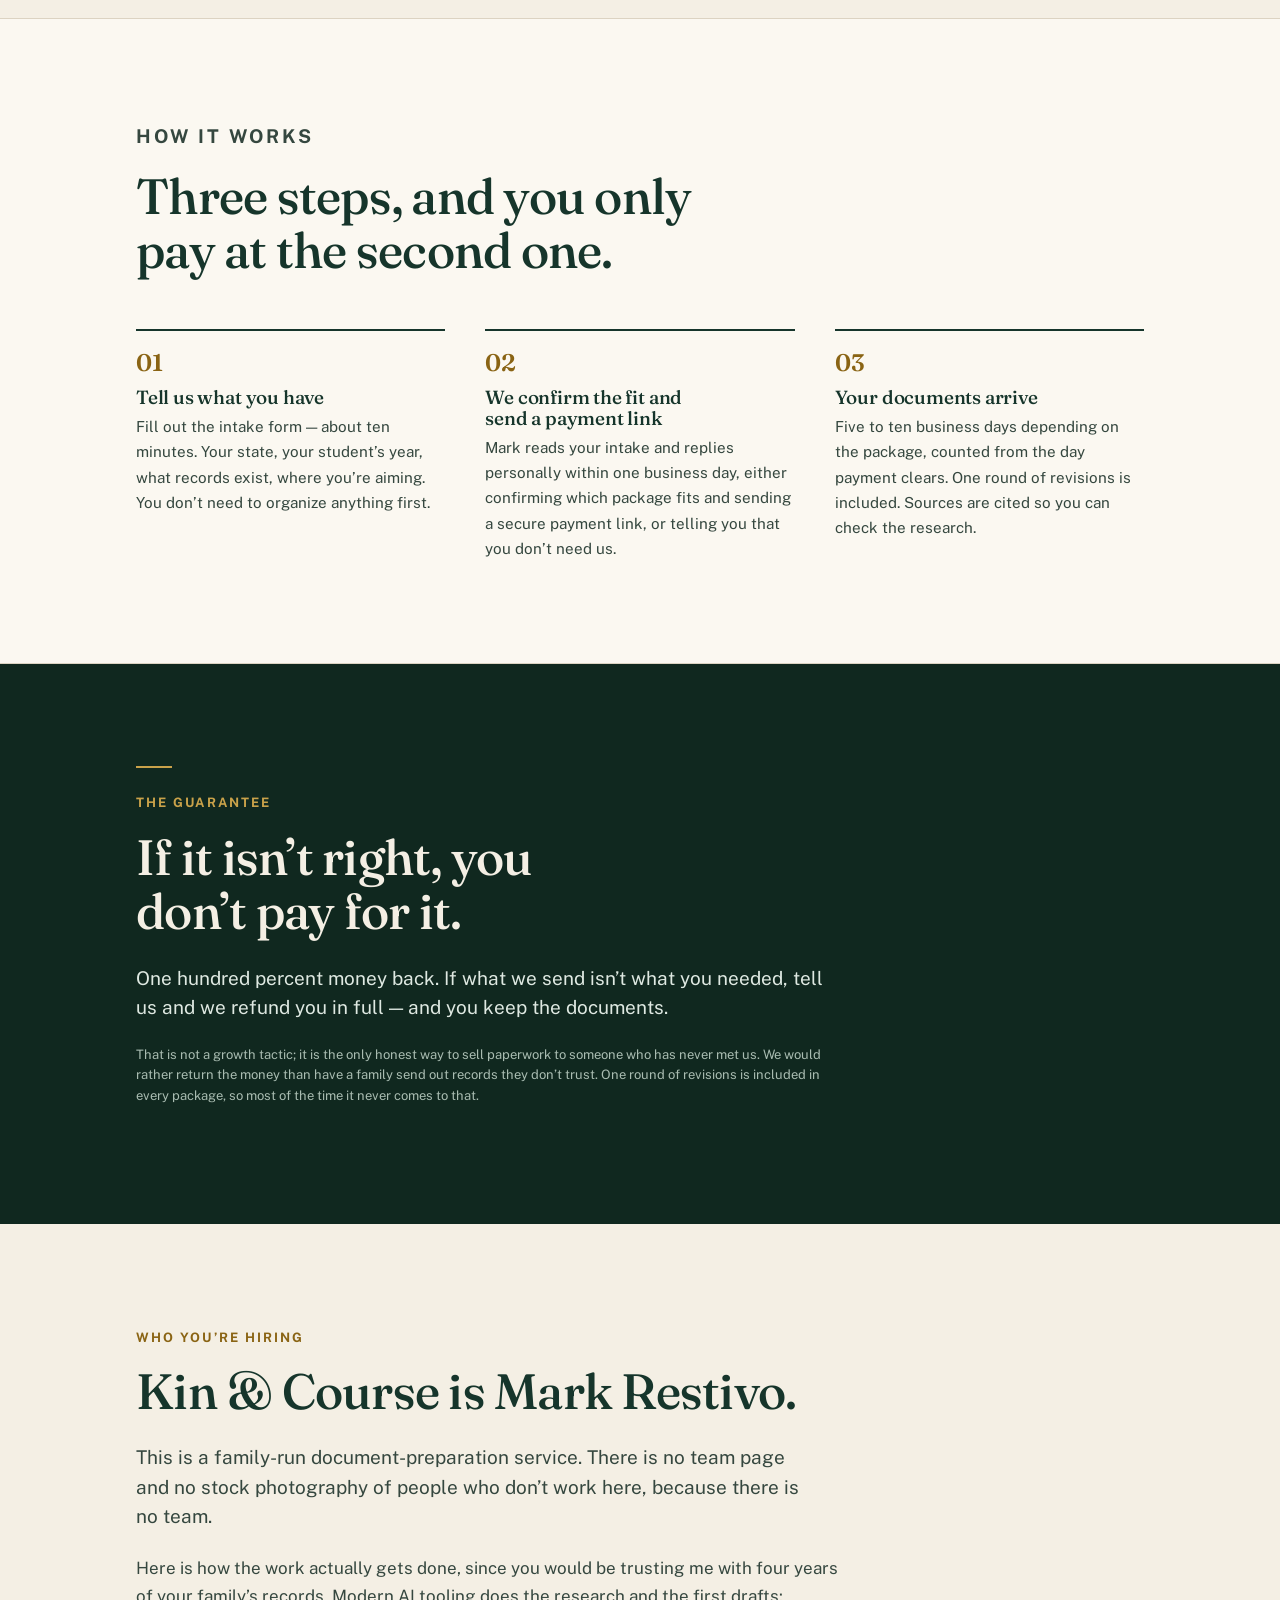
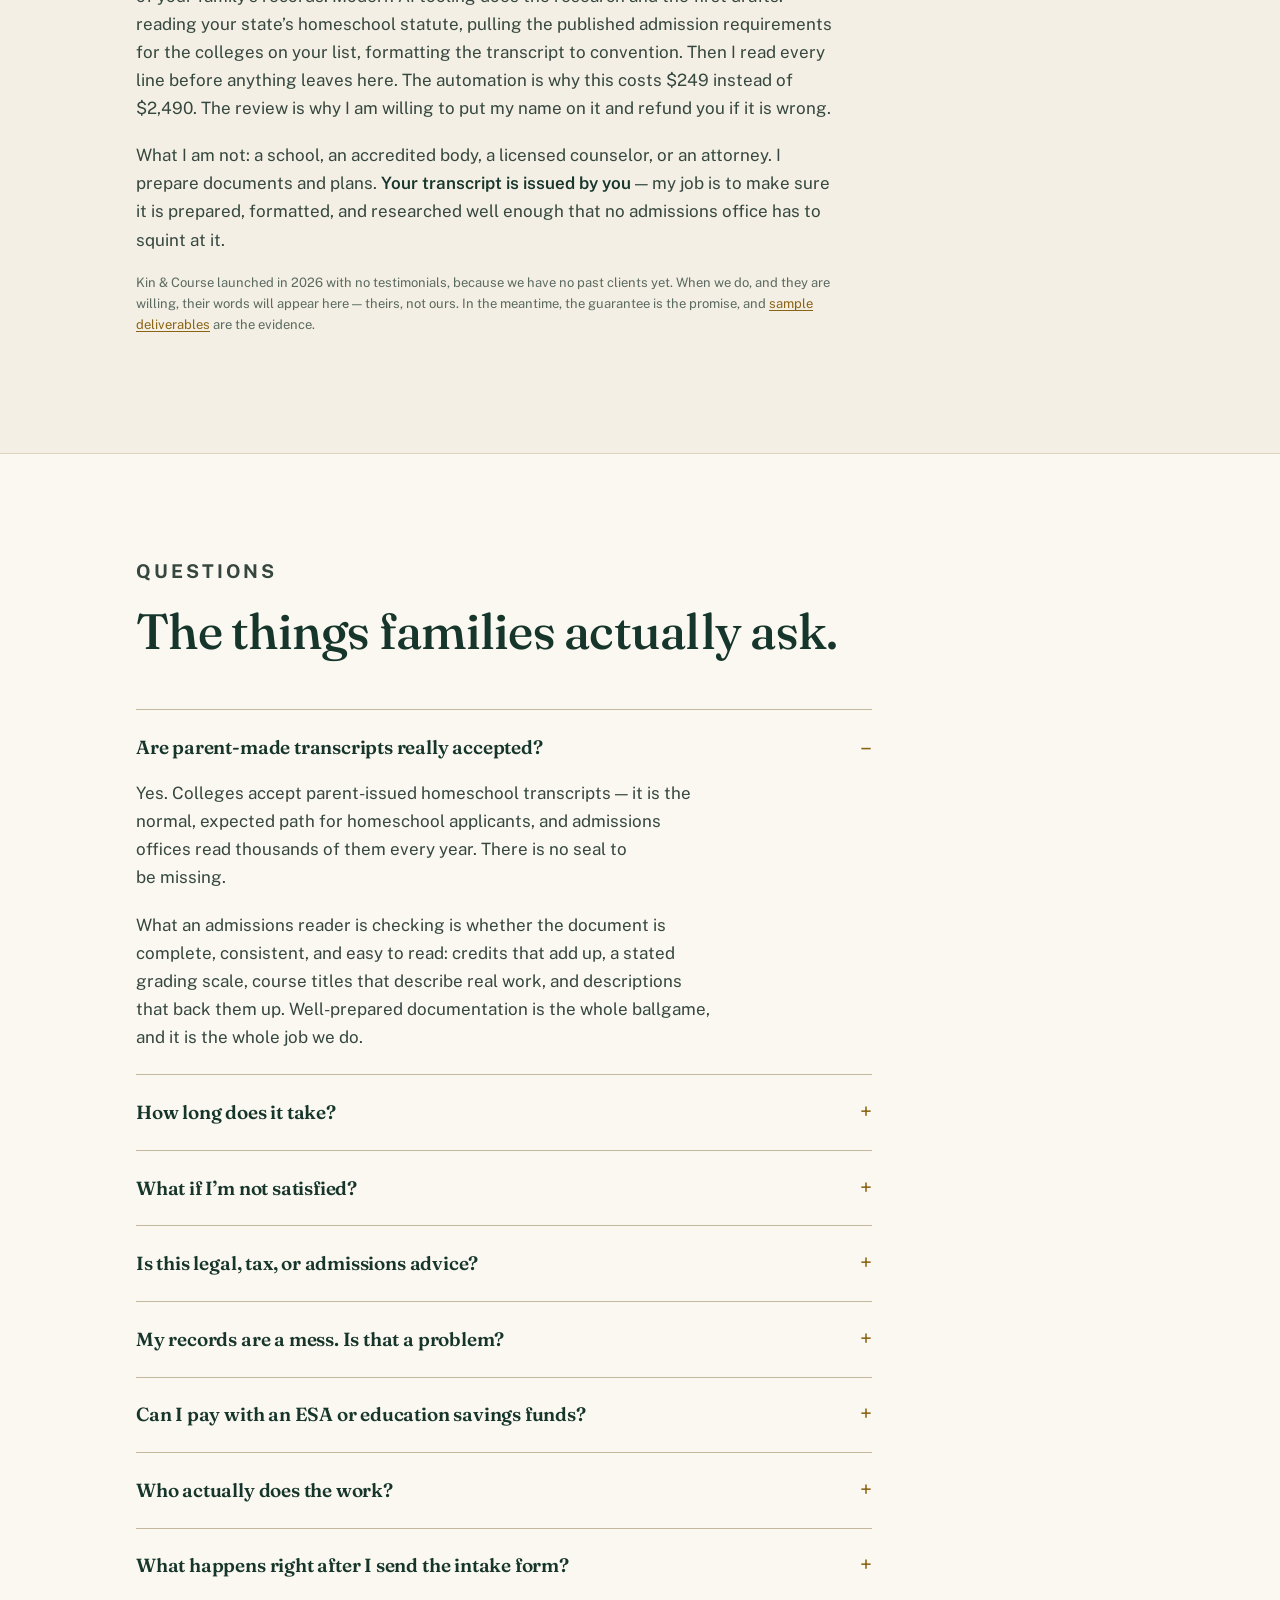
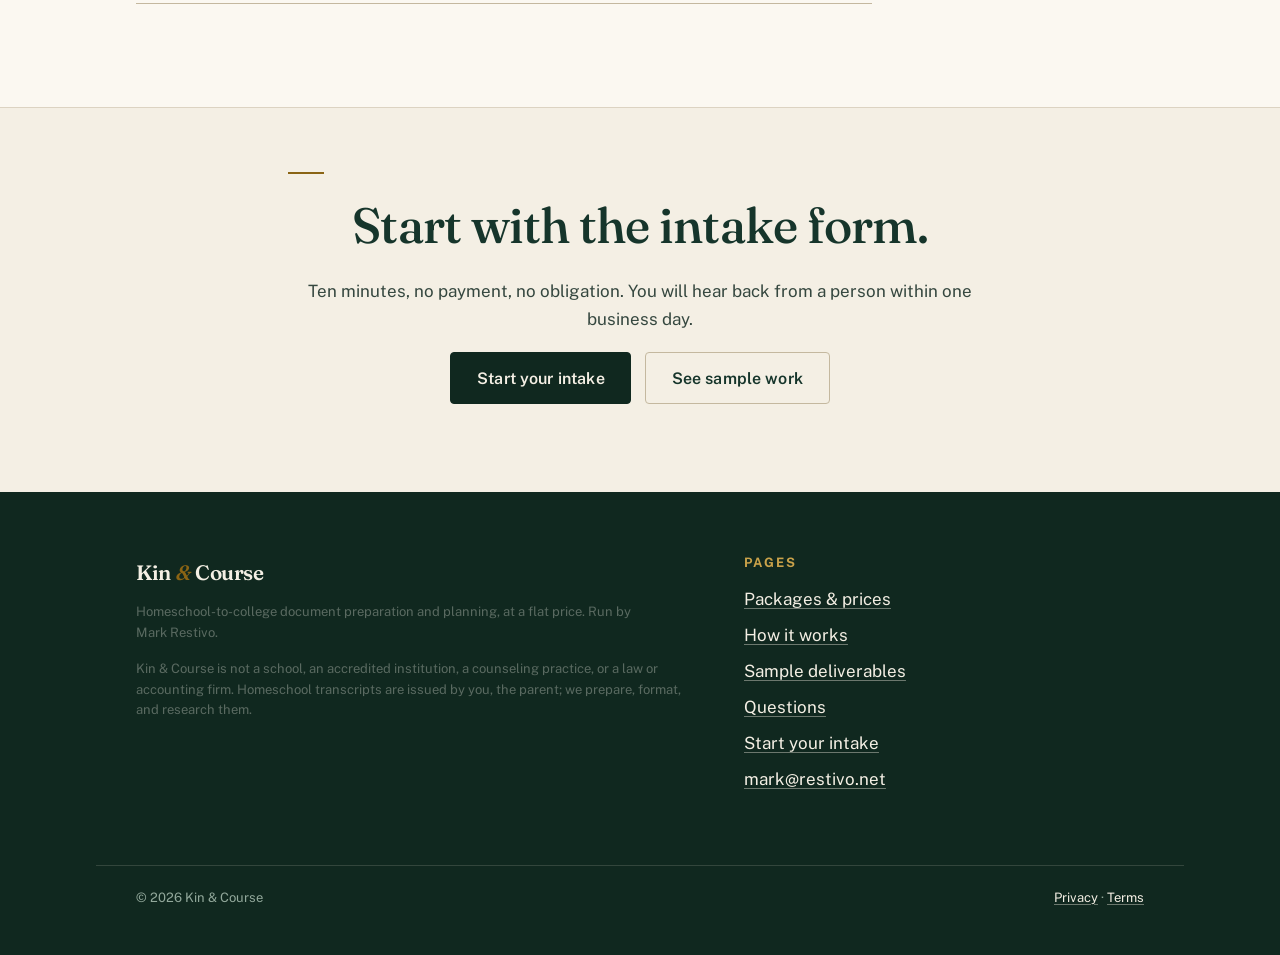
==== commit 64da80dd: "Homepage: samples are live, stop saying they are "on the way" samples.html has carried four real sam" ====
--- a/index.html
+++ b/index.html
@@ -102,7 +102,7 @@
 
           <p class="record__sign">Course descriptions attached &#183; grading scale documented &#183; <strong>issued and signed by the parent.</strong></p>
         </div>
-        <figcaption>An illustration of the formatting, not a real student record. Real sample deliverables are <a href="samples.html">on the way</a>.</figcaption>
+        <figcaption>An illustration of the formatting, not a real student record. See the <a href="samples.html">real sample deliverables</a>.</figcaption>
       </figure>
     </div>
   </section>
